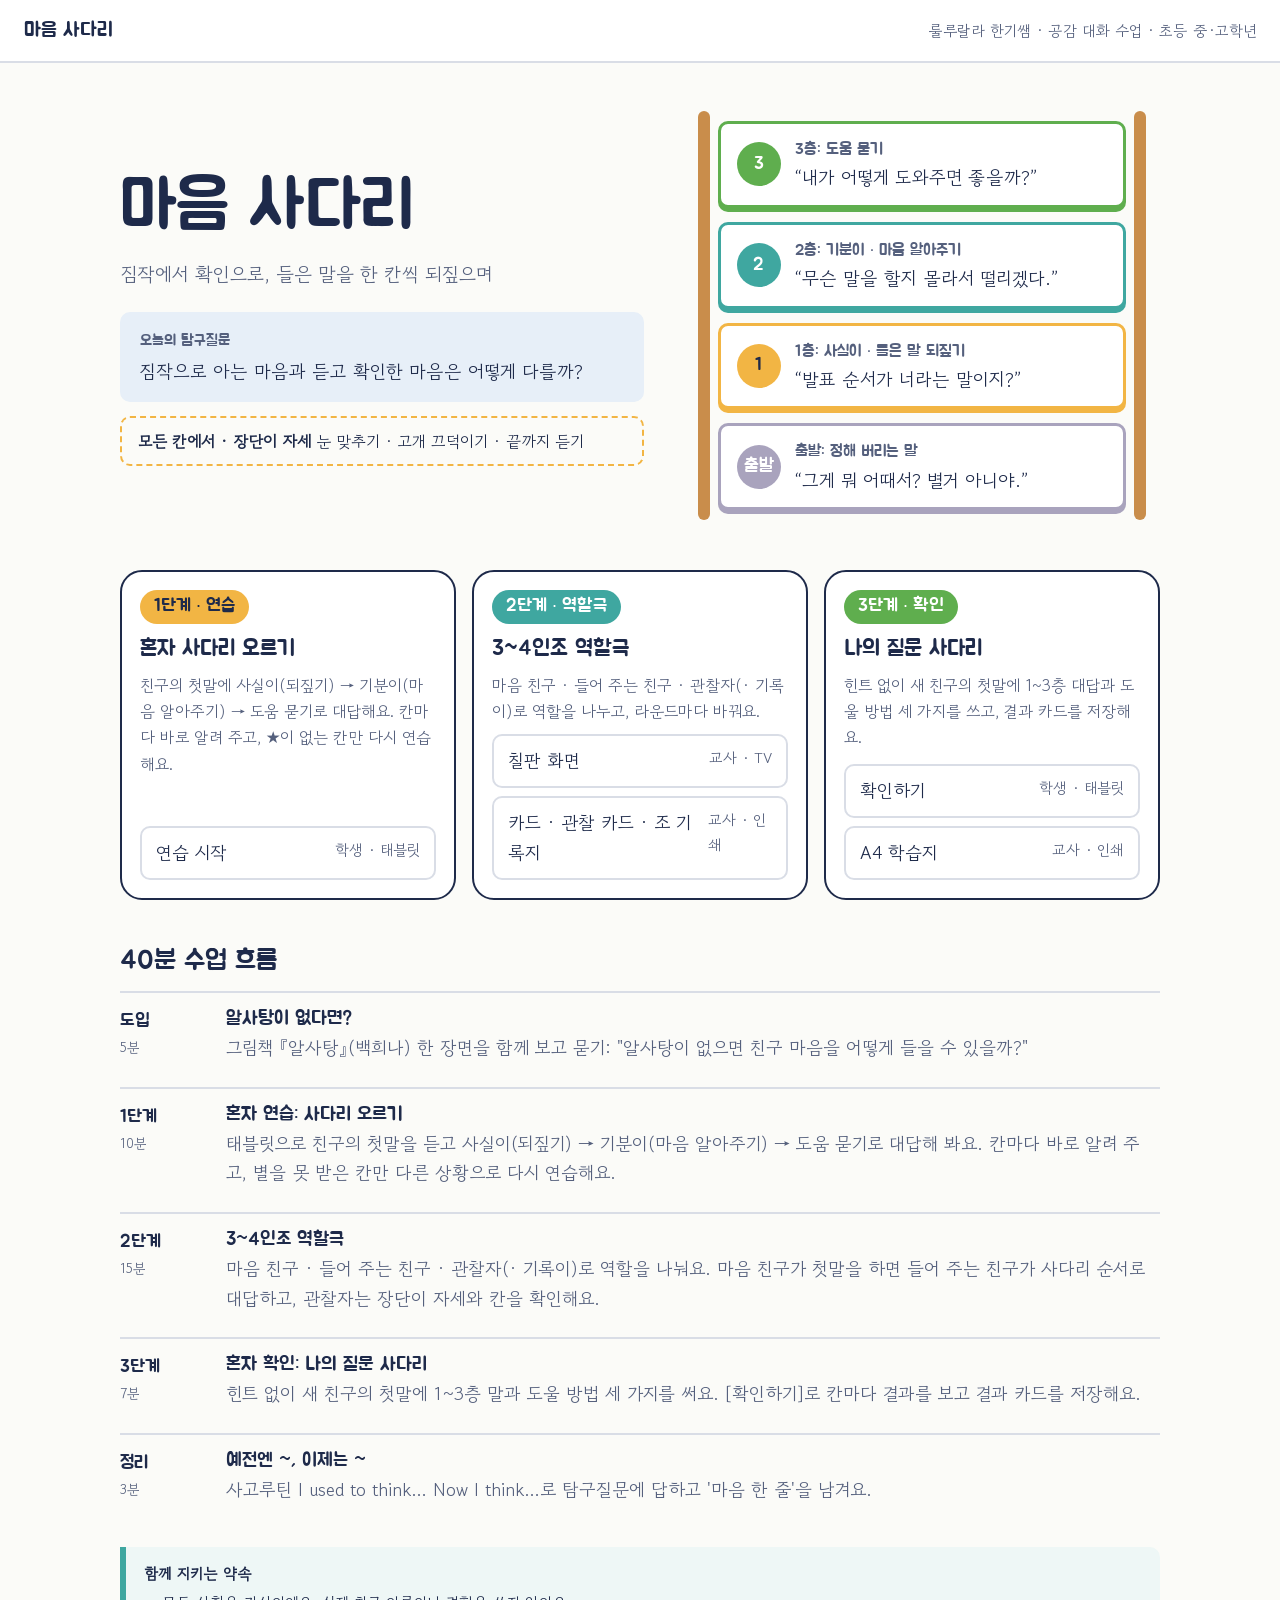
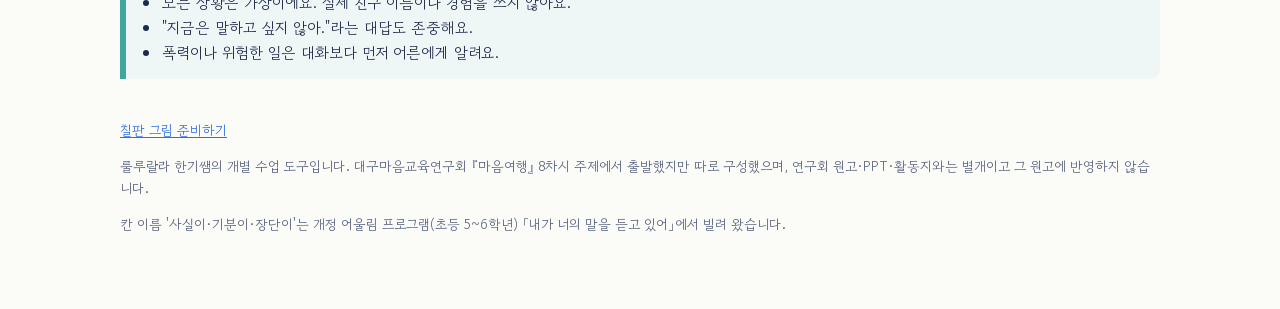
==== index.html @ 1c4d9299 "v3: home, A4 worksheet, README (refined inquiry and generalization)" ====
<!doctype html>
<html lang="ko">
<head>
  <meta charset="utf-8">
  <meta name="viewport" content="width=device-width, initial-scale=1">
  <title>마음 사다리</title>
  <meta name="description" content="짐작에서 확인으로: 룰루랄라 한기쌤의 공감 대화 수업 도구 (연습 · 역할극 · 확인)">
  <link rel="stylesheet" href="assets/style.css">
  <style>
    .hero { display: grid; grid-template-columns: 1.1fr 1fr; gap: 40px; align-items: center; padding: 20px 0 10px; }
    .hero h1 { font-size: clamp(2.6rem, 6vw, 4.2rem); margin-bottom: .15em; }
    .hero .sub { font-size: 1.2rem; color: var(--ink-soft); margin: 0 0 22px; }
    .inquiry { padding: 16px 20px; background: var(--sky); border-radius: var(--radius-sm); }
    .inquiry b { font-family: var(--font-head); font-weight: 400; display: block; color: var(--ink-soft); font-size: .95rem; }
    .inquiry p { margin: 2px 0 0; font-size: 1.15rem; }
    .ladder { position: relative; padding: 10px 34px; display: flex; flex-direction: column-reverse; gap: 14px; }
    .ladder::before, .ladder::after { content: ""; position: absolute; top: 0; bottom: 0; width: 12px; border-radius: 6px; background: var(--wood); }
    .ladder::before { left: 14px; } .ladder::after { right: 14px; }
    .rung { position: relative; z-index: 1; display: flex; align-items: center; gap: 14px; padding: 12px 16px; border-radius: var(--radius-sm); background: #fff; border: 3px solid var(--c); box-shadow: 0 4px 0 var(--c); }
    .rung .lv { flex: 0 0 auto; width: 44px; height: 44px; border-radius: 50%; background: var(--c); color: #fff; display: grid; place-items: center; font-family: var(--font-head); font-size: 1.1rem; }
    .rung.rung1 .lv { color: var(--ink); }
    .rung .t { font-family: var(--font-head); font-size: 1rem; color: var(--ink-soft); }
    .rung .ex { font-size: 1.15rem; }
    .basehint { margin: 14px 0 0; padding: 10px 16px; border-radius: var(--radius-sm); border: 2px dashed var(--rung1); font-size: 1rem; }

    /* 세 단계 */
    .steps { display: grid; grid-template-columns: repeat(3, 1fr); gap: 16px; margin: 40px 0 10px; }
    .stp { border: 2px solid var(--ink); border-radius: var(--radius-lg); background: #fff; padding: 18px; display: flex; flex-direction: column; gap: 10px; }
    .stp .tag { align-self: flex-start; font-family: var(--font-head); padding: 2px 14px; border-radius: 999px; background: var(--c); }
    .stp.s2 .tag, .stp.s3 .tag { color: #fff; }
    .stp h2 { font-size: 1.4rem; margin: 0; }
    .stp p { margin: 0; color: var(--ink-soft); font-size: 1rem; }
    .stp .links { display: flex; flex-direction: column; gap: 8px; margin-top: auto; }
    .stp a { display: flex; justify-content: space-between; gap: 8px; padding: 10px 14px; border-radius: var(--radius-sm); border: 2px solid var(--line); text-decoration: none; color: var(--ink); }
    .stp a:hover { background: var(--sky); border-color: var(--ink); }
    .stp a small { color: var(--ink-soft); }

    .flow { margin-top: 44px; }
    .flow ol { list-style: none; margin: 14px 0 0; padding: 0; display: grid; gap: 10px; }
    .flow li { display: grid; grid-template-columns: 90px 1fr; gap: 16px; padding: 14px 0; border-top: 2px solid var(--line); }
    .flow .part { font-family: var(--font-head); font-size: 1.1rem; }
    .flow .part small { display: block; font-family: var(--font-body); color: var(--ink-soft); font-size: .85rem; }
    .flow h3 { font-size: 1.2rem; margin-bottom: .1em; }
    .flow p { margin: 0; color: var(--ink-soft); }
    @media (max-width: 900px) { .hero, .steps { grid-template-columns: 1fr; } .flow li { grid-template-columns: 70px 1fr; } }
  </style>
</head>
<body>
  <header class="topbar">
    <a class="brand" href="./">마음 사다리</a>
    <span class="where">룰루랄라 한기쌤 · 공감 대화 수업 · 초등 중·고학년</span>
  </header>

  <main class="wrap">
    <section class="hero">
      <div>
        <h1>마음 사다리</h1>
        <p class="sub" id="subtitle"></p>
        <div class="inquiry"><b>오늘의 탐구질문</b><p id="inquiry"></p></div>
        <p class="basehint" id="basehint"></p>
      </div>
      <div class="ladder" id="ladder" aria-label="질문 사다리 네 칸"></div>
    </section>

    <nav class="steps" aria-label="수업 세 단계">
      <div class="stp s1" style="--c:var(--rung1)">
        <span class="tag">1단계 · 연습</span>
        <h2>혼자 사다리 오르기</h2>
        <p>친구의 첫말에 사실이(되짚기) → 기분이(마음 알아주기) → 도움 묻기로 대답해요. 칸마다 바로 알려 주고, ★이 없는 칸만 다시 연습해요.</p>
        <div class="links"><a href="practice.html">연습 시작 <small>학생 · 태블릿</small></a></div>
      </div>
      <div class="stp s2" style="--c:var(--rung2)">
        <span class="tag">2단계 · 역할극</span>
        <h2>3~4인조 역할극</h2>
        <p>마음 친구 · 들어 주는 친구 · 관찰자(· 기록이)로 역할을 나누고, 라운드마다 바꿔요.</p>
        <div class="links">
          <a href="game.html">칠판 화면 <small>교사 · TV</small></a>
          <a href="cards.html">카드 · 관찰 카드 · 조 기록지 <small>교사 · 인쇄</small></a>
        </div>
      </div>
      <div class="stp s3" style="--c:var(--rung3)">
        <span class="tag">3단계 · 확인</span>
        <h2>나의 질문 사다리</h2>
        <p>힌트 없이 새 친구의 첫말에 1~3층 대답과 도울 방법 세 가지를 쓰고, 결과 카드를 저장해요.</p>
        <div class="links">
          <a href="ladder.html">확인하기 <small>학생 · 태블릿</small></a>
          <a href="print.html">A4 학습지 <small>교사 · 인쇄</small></a>
        </div>
      </div>
    </nav>

    <section class="flow">
      <h2>40분 수업 흐름</h2>
      <ol id="flow"></ol>
    </section>

    <aside class="safety"><b>함께 지키는 약속</b><ul id="safety"></ul></aside>

    <p class="footer"><a href="setup.html">칠판 그림 준비하기</a></p>
    <p class="footer" style="margin-top:6px">룰루랄라 한기쌤의 개별 수업 도구입니다. 대구마음교육연구회 『마음여행』 8차시 주제에서 출발했지만 따로 구성했으며, 연구회 원고·PPT·활동지와는 별개이고 그 원고에 반영하지 않습니다.</p>
    <p class="footer" style="margin-top:6px" id="srcnote"></p>
  </main>

  <script src="assets/data.js"></script>
  <script>
    document.getElementById("subtitle").textContent = LESSON.subtitle;
    document.getElementById("inquiry").textContent = LESSON.inquiry;
    document.getElementById("basehint").innerHTML = `<b>모든 칸에서 · ${BASE.name}</b> ${BASE.hint}`;
    document.getElementById("srcnote").textContent = LESSON.source;
    document.getElementById("ladder").innerHTML = LADDER.map(r => `
      <div class="rung ${r.color}"><span class="lv">${r.step === 0 ? "출발" : r.step}</span>
        <div><div class="t">${r.name}</div><div class="ex">“${r.example}”</div></div></div>`).join("");
    document.getElementById("flow").innerHTML = FLOW.map(f => `
      <li><div class="part">${f.part}<small>${f.min}분</small></div><div><h3>${f.title}</h3><p>${f.desc}</p></div></li>`).join("");
    document.getElementById("safety").innerHTML = SAFETY.map(s => `<li>${s}</li>`).join("");
  </script>
</body>
</html>
---- assets/style.css ----
/* =========================================================
   마음 사다리 · 공용 스타일
   - 색: 사다리 칸마다 고유색(단정=흐린 보라회색 → 확인=햇살 노랑 → 묻기=청록 → 도움=새싹 초록)
   - 글꼴: Jua(제목, 둥근 손글씨 느낌) + Gowun Dodum(본문)
   ========================================================= */
@import url("https://fonts.googleapis.com/css2?family=Gowun+Dodum&family=Jua&display=swap");

:root {
  --paper: #fbfbf8;      /* 바탕: 종이 흰색 */
  --ink: #1e2a4a;        /* 글자: 짙은 남색 */
  --ink-soft: #55607d;   /* 보조 글자 */
  --line: #d9dde6;       /* 선 */
  --sky: #e7eff8;        /* 하늘색 면 */
  --rung0: #a9a3bd;      /* 단정 */
  --rung1: #f2b544;      /* 짐작을 질문으로 */
  --rung2: #3fa7a0;      /* 마음 직접 묻기 */
  --rung3: #5fae4e;      /* 도움 묻기 */
  --wood: #c98d4b;       /* 사다리 기둥 */
  --focus: #2f6fdf;
  --radius-lg: 22px;
  --radius-sm: 10px;
  --font-head: "Jua", "Noto Sans CJK KR", "Apple SD Gothic Neo", sans-serif;
  --font-body: "Gowun Dodum", "Noto Sans CJK KR", "Apple SD Gothic Neo", sans-serif;
}

* { box-sizing: border-box; }
html, body { margin: 0; }
body {
  background: var(--paper);
  color: var(--ink);
  font-family: var(--font-body);
  font-size: 18px;
  line-height: 1.65;
}
h1, h2, h3 { font-family: var(--font-head); font-weight: 400; line-height: 1.25; margin: 0 0 .4em; }
a { color: var(--focus); }
button { font: inherit; color: inherit; }
:focus-visible { outline: 3px solid var(--focus); outline-offset: 3px; }

/* 상단 띠: 어느 화면인지 + 처음으로 */
.topbar {
  display: flex; align-items: center; justify-content: space-between; gap: 12px;
  padding: 14px 24px; border-bottom: 2px solid var(--line); background: #fff;
}
.topbar .brand { font-family: var(--font-head); font-size: 1.25rem; text-decoration: none; color: var(--ink); }
.topbar .where { color: var(--ink-soft); font-size: .95rem; }

.wrap { max-width: 1080px; margin: 0 auto; padding: 28px 20px 60px; }

/* 버튼 */
.btn {
  display: inline-flex; align-items: center; justify-content: center; gap: 8px;
  min-height: 48px; padding: 10px 20px; border-radius: 999px;
  border: 2px solid var(--ink); background: #fff; cursor: pointer;
  font-family: var(--font-head); font-size: 1.05rem;
}
a.btn { text-decoration: none; color: var(--ink); }
.btn:hover { background: var(--sky); }
.btn.primary { background: var(--ink); color: #fff; }
.btn.primary:hover { background: #2c3b63; }
.btn[disabled] { opacity: .4; cursor: not-allowed; }

/* 사다리 칸 색 */
.rung0 { --c: var(--rung0); }
.rung1 { --c: var(--rung1); }
.rung2 { --c: var(--rung2); }
.rung3 { --c: var(--rung3); }

/* 안전 안내 */
.safety { margin-top: 28px; padding: 14px 18px; border-left: 6px solid var(--rung2); background: #eef7f6; border-radius: 0 var(--radius-sm) var(--radius-sm) 0; font-size: .95rem; }
.safety ul { margin: 4px 0 0; padding-left: 1.2em; }

.footer { margin-top: 40px; color: var(--ink-soft); font-size: .85rem; }

@media (prefers-reduced-motion: reduce) {
  * { animation: none !important; transition: none !important; }
}
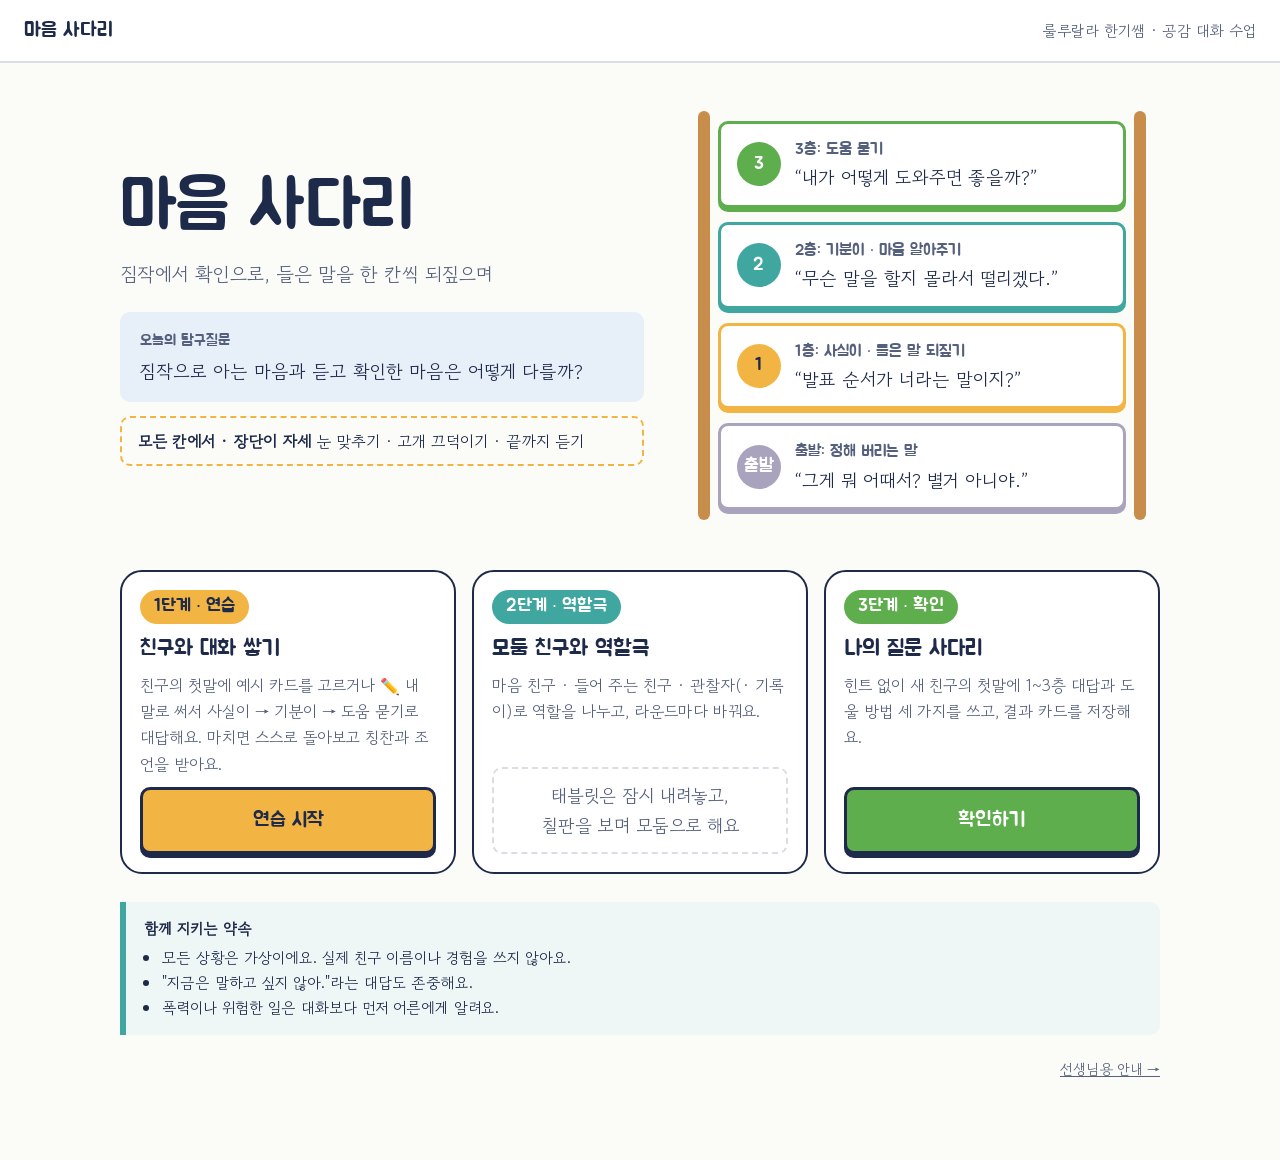
==== commit fd69c96e: "Split home: student start page and teacher guide (teacher.html)" ====
--- a/index.html
+++ b/index.html
@@ -31,24 +31,19 @@
     .stp h2 { font-size: 1.4rem; margin: 0; }
     .stp p { margin: 0; color: var(--ink-soft); font-size: 1rem; }
     .stp .links { display: flex; flex-direction: column; gap: 8px; margin-top: auto; }
-    .stp a { display: flex; justify-content: space-between; gap: 8px; padding: 10px 14px; border-radius: var(--radius-sm); border: 2px solid var(--line); text-decoration: none; color: var(--ink); }
-    .stp a:hover { background: var(--sky); border-color: var(--ink); }
-    .stp a small { color: var(--ink-soft); }
-
-    .flow { margin-top: 44px; }
-    .flow ol { list-style: none; margin: 14px 0 0; padding: 0; display: grid; gap: 10px; }
-    .flow li { display: grid; grid-template-columns: 90px 1fr; gap: 16px; padding: 14px 0; border-top: 2px solid var(--line); }
-    .flow .part { font-family: var(--font-head); font-size: 1.1rem; }
-    .flow .part small { display: block; font-family: var(--font-body); color: var(--ink-soft); font-size: .85rem; }
-    .flow h3 { font-size: 1.2rem; margin-bottom: .1em; }
-    .flow p { margin: 0; color: var(--ink-soft); }
-    @media (max-width: 900px) { .hero, .steps { grid-template-columns: 1fr; } .flow li { grid-template-columns: 70px 1fr; } }
+    .stp a.go { display: block; text-align: center; padding: 14px 16px; border-radius: var(--radius-sm); border: 3px solid var(--ink); background: var(--c); text-decoration: none; color: var(--ink); font-family: var(--font-head); font-size: 1.25rem; box-shadow: 0 4px 0 var(--ink); }
+    .stp.s3 a.go { color: #fff; }
+    .stp a.go:active { transform: translateY(3px); box-shadow: 0 1px 0 var(--ink); }
+    .stp .offline { text-align: center; padding: 12px 14px; border-radius: var(--radius-sm); border: 2px dashed var(--line); color: var(--ink-soft); }
+    .teacher-link { text-align: right; margin-top: 18px; }
+    .teacher-link a { color: var(--ink-soft); font-size: .9rem; }
+    @media (max-width: 900px) { .hero, .steps { grid-template-columns: 1fr; } }
   </style>
 </head>
 <body>
   <header class="topbar">
     <a class="brand" href="./">마음 사다리</a>
-    <span class="where">룰루랄라 한기쌤 · 공감 대화 수업 · 초등 중·고학년</span>
+    <span class="where">룰루랄라 한기쌤 · 공감 대화 수업</span>
   </header>
 
   <main class="wrap">
@@ -62,43 +57,30 @@
       <div class="ladder" id="ladder" aria-label="질문 사다리 네 칸"></div>
     </section>
 
-    <nav class="steps" aria-label="수업 세 단계">
+    <nav class="steps" aria-label="오늘 할 일 세 단계">
       <div class="stp s1" style="--c:var(--rung1)">
         <span class="tag">1단계 · 연습</span>
-        <h2>혼자 사다리 오르기</h2>
-        <p>친구의 첫말에 사실이(되짚기) → 기분이(마음 알아주기) → 도움 묻기로 대답해요. 칸마다 바로 알려 주고, ★이 없는 칸만 다시 연습해요.</p>
-        <div class="links"><a href="practice.html">연습 시작 <small>학생 · 태블릿</small></a></div>
+        <h2>친구와 대화 쌓기</h2>
+        <p>친구의 첫말에 예시 카드를 고르거나 ✏️ 내 말로 써서 사실이 → 기분이 → 도움 묻기로 대답해요. 마치면 스스로 돌아보고 칭찬과 조언을 받아요.</p>
+        <div class="links"><a class="go" href="practice.html">연습 시작</a></div>
       </div>
       <div class="stp s2" style="--c:var(--rung2)">
         <span class="tag">2단계 · 역할극</span>
-        <h2>3~4인조 역할극</h2>
+        <h2>모둠 친구와 역할극</h2>
         <p>마음 친구 · 들어 주는 친구 · 관찰자(· 기록이)로 역할을 나누고, 라운드마다 바꿔요.</p>
-        <div class="links">
-          <a href="game.html">칠판 화면 <small>교사 · TV</small></a>
-          <a href="cards.html">카드 · 관찰 카드 · 조 기록지 <small>교사 · 인쇄</small></a>
-        </div>
+        <div class="links"><div class="offline">태블릿은 잠시 내려놓고,<br>칠판을 보며 모둠으로 해요</div></div>
       </div>
       <div class="stp s3" style="--c:var(--rung3)">
         <span class="tag">3단계 · 확인</span>
         <h2>나의 질문 사다리</h2>
         <p>힌트 없이 새 친구의 첫말에 1~3층 대답과 도울 방법 세 가지를 쓰고, 결과 카드를 저장해요.</p>
-        <div class="links">
-          <a href="ladder.html">확인하기 <small>학생 · 태블릿</small></a>
-          <a href="print.html">A4 학습지 <small>교사 · 인쇄</small></a>
-        </div>
+        <div class="links"><a class="go" href="ladder.html">확인하기</a></div>
       </div>
     </nav>
 
-    <section class="flow">
-      <h2>40분 수업 흐름</h2>
-      <ol id="flow"></ol>
-    </section>
-
     <aside class="safety"><b>함께 지키는 약속</b><ul id="safety"></ul></aside>
 
-    <p class="footer"><a href="setup.html">칠판 그림 준비하기</a></p>
-    <p class="footer" style="margin-top:6px">룰루랄라 한기쌤의 개별 수업 도구입니다. 대구마음교육연구회 『마음여행』 8차시 주제에서 출발했지만 따로 구성했으며, 연구회 원고·PPT·활동지와는 별개이고 그 원고에 반영하지 않습니다.</p>
-    <p class="footer" style="margin-top:6px" id="srcnote"></p>
+    <p class="teacher-link"><a href="teacher.html">선생님용 안내 →</a></p>
   </main>
 
   <script src="assets/data.js"></script>
@@ -106,12 +88,9 @@
     document.getElementById("subtitle").textContent = LESSON.subtitle;
     document.getElementById("inquiry").textContent = LESSON.inquiry;
     document.getElementById("basehint").innerHTML = `<b>모든 칸에서 · ${BASE.name}</b> ${BASE.hint}`;
-    document.getElementById("srcnote").textContent = LESSON.source;
     document.getElementById("ladder").innerHTML = LADDER.map(r => `
       <div class="rung ${r.color}"><span class="lv">${r.step === 0 ? "출발" : r.step}</span>
         <div><div class="t">${r.name}</div><div class="ex">“${r.example}”</div></div></div>`).join("");
-    document.getElementById("flow").innerHTML = FLOW.map(f => `
-      <li><div class="part">${f.part}<small>${f.min}분</small></div><div><h3>${f.title}</h3><p>${f.desc}</p></div></li>`).join("");
     document.getElementById("safety").innerHTML = SAFETY.map(s => `<li>${s}</li>`).join("");
   </script>
 </body>
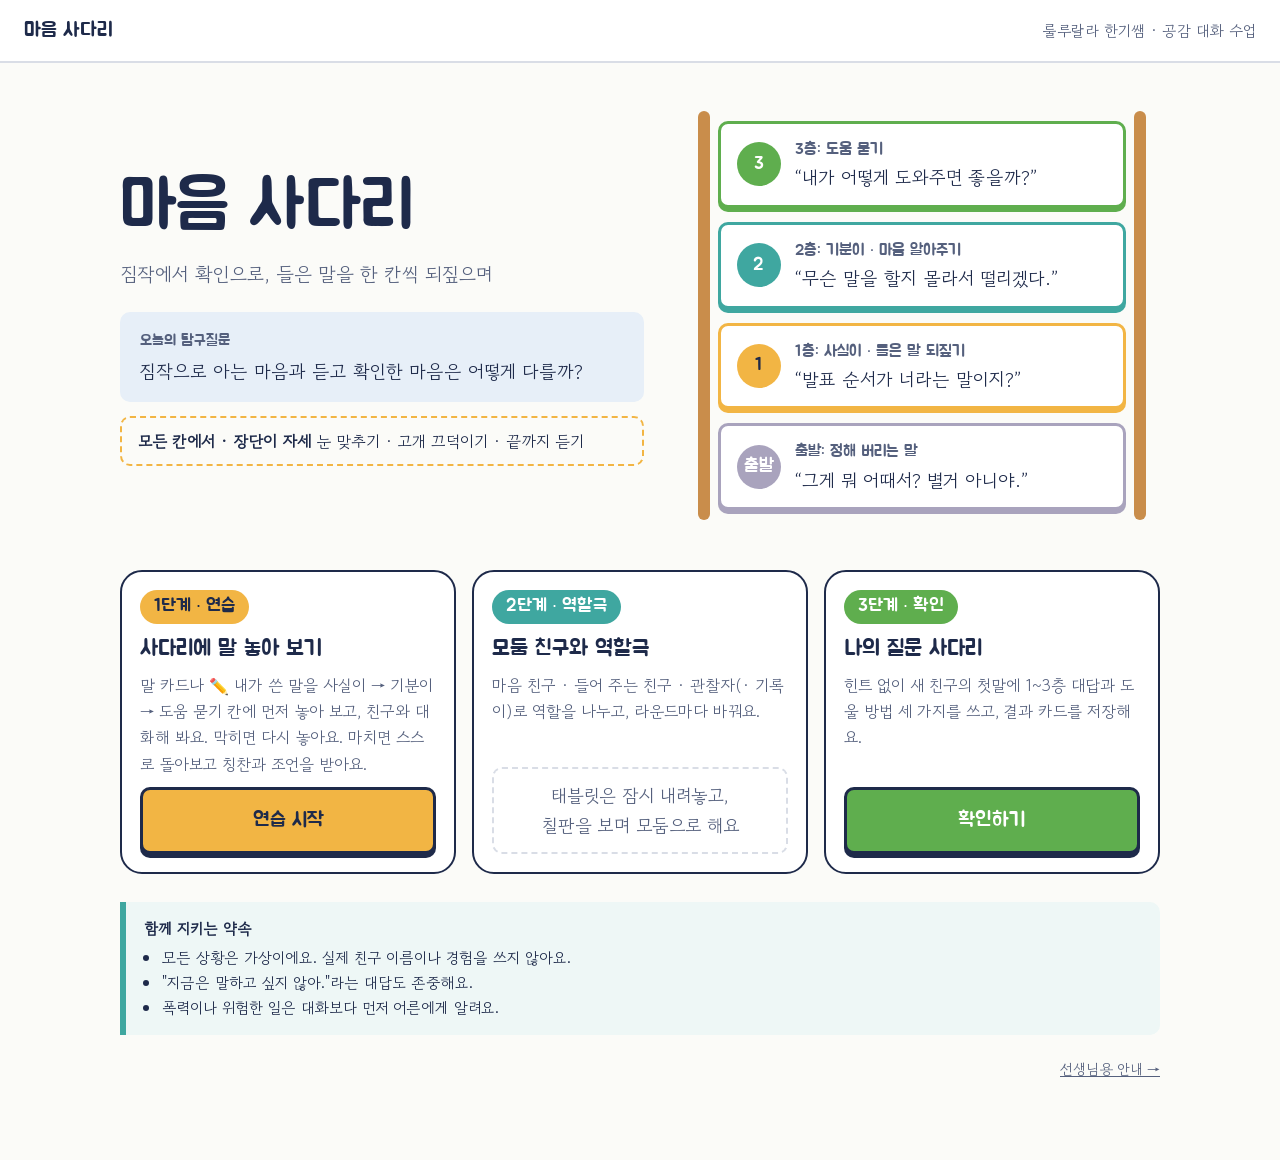
==== commit 8f56b821: "Practice v5: place cards on the ladder first, talk it through, undo one slot or start over" ====
--- a/index.html
+++ b/index.html
@@ -60,8 +60,8 @@
     <nav class="steps" aria-label="오늘 할 일 세 단계">
       <div class="stp s1" style="--c:var(--rung1)">
         <span class="tag">1단계 · 연습</span>
-        <h2>친구와 대화 쌓기</h2>
-        <p>친구의 첫말에 예시 카드를 고르거나 ✏️ 내 말로 써서 사실이 → 기분이 → 도움 묻기로 대답해요. 마치면 스스로 돌아보고 칭찬과 조언을 받아요.</p>
+        <h2>사다리에 말 놓아 보기</h2>
+        <p>말 카드나 ✏️ 내가 쓴 말을 사실이 → 기분이 → 도움 묻기 칸에 먼저 놓아 보고, 친구와 대화해 봐요. 막히면 다시 놓아요. 마치면 스스로 돌아보고 칭찬과 조언을 받아요.</p>
         <div class="links"><a class="go" href="practice.html">연습 시작</a></div>
       </div>
       <div class="stp s2" style="--c:var(--rung2)">
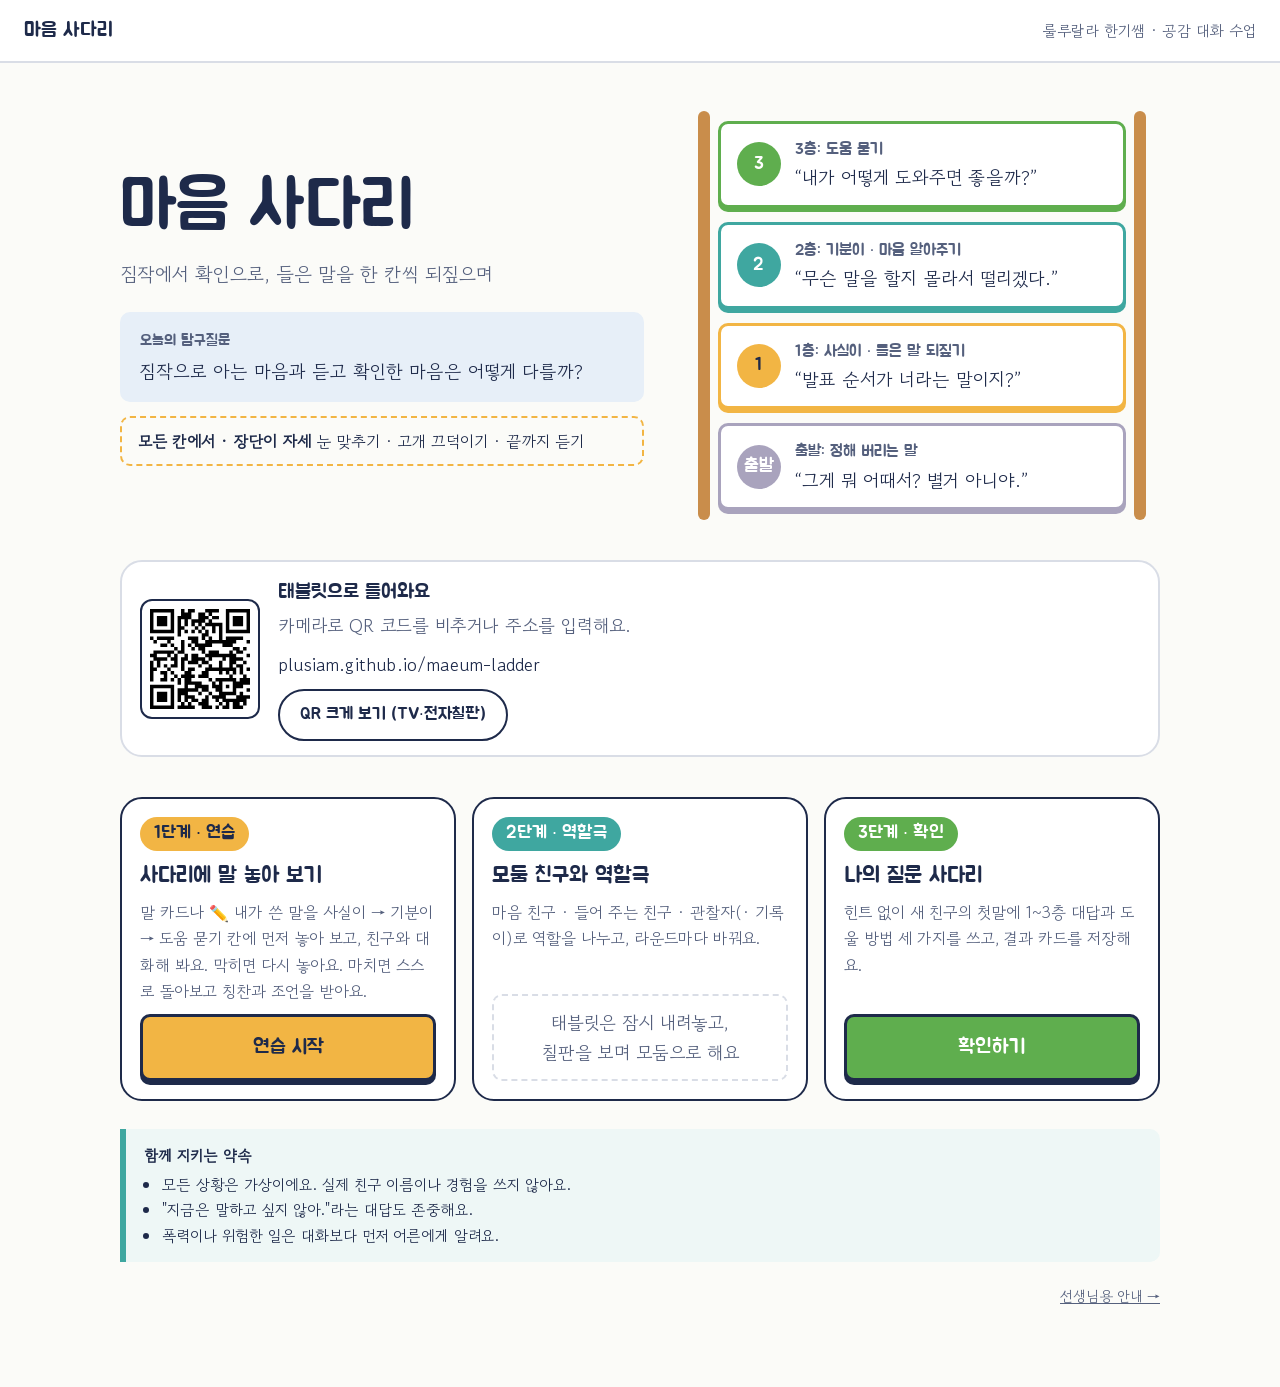
==== commit 0300e84f: "Show the QR on the student start page and teacher guide, with a big view for the board" ====
--- a/index.html
+++ b/index.html
@@ -35,6 +35,18 @@
     .stp.s3 a.go { color: #fff; }
     .stp a.go:active { transform: translateY(3px); box-shadow: 0 1px 0 var(--ink); }
     .stp .offline { text-align: center; padding: 12px 14px; border-radius: var(--radius-sm); border: 2px dashed var(--line); color: var(--ink-soft); }
+    .hidden { display: none !important; }
+    .row { display: flex; gap: 10px; flex-wrap: wrap; align-items: center; }
+    /* QR로 들어오기 */
+    .join { display: flex; align-items: center; gap: 18px; margin: 30px 0 0; padding: 14px 18px; background: #fff; border: 2px solid var(--line); border-radius: var(--radius-lg); }
+    .join .qr { flex: 0 0 auto; width: 120px; padding: 8px; background: #fff; border: 2px solid var(--ink); border-radius: 12px; cursor: zoom-in; }
+    .join .qr img { display: block; width: 100%; height: auto; }
+    .join b { font-family: var(--font-head); font-weight: 400; font-size: 1.25rem; display: block; }
+    .join p { margin: 2px 0 8px; color: var(--ink-soft); }
+    .join .url { font-size: 1.15rem; letter-spacing: .01em; color: var(--ink); }
+    .qrbig { position: fixed; inset: 0; z-index: 60; background: rgba(255,255,255,.97); display: grid; place-items: center; text-align: center; cursor: zoom-out; }
+    .qrbig img { width: min(70vh, 80vw); height: auto; padding: 24px; background: #fff; border: 4px solid var(--ink); border-radius: 20px; }
+    .qrbig p { font-family: var(--font-head); font-size: clamp(1.4rem, 3.5vw, 2.4rem); margin: 18px 0 0; }
     .teacher-link { text-align: right; margin-top: 18px; }
     .teacher-link a { color: var(--ink-soft); font-size: .9rem; }
     @media (max-width: 900px) { .hero, .steps { grid-template-columns: 1fr; } }
@@ -56,6 +68,19 @@
       </div>
       <div class="ladder" id="ladder" aria-label="질문 사다리 네 칸"></div>
     </section>
+
+    <section class="join" aria-label="태블릿으로 들어오기">
+      <button class="qr" id="qrBtn" aria-label="QR 코드 크게 보기"><img src="assets/qr-home.svg" alt="마음 사다리 학생 화면 QR 코드"></button>
+      <div>
+        <b>태블릿으로 들어와요</b>
+        <p>카메라로 QR 코드를 비추거나 주소를 입력해요.</p>
+        <span class="url">plusiam.github.io/maeum-ladder</span>
+        <div class="row" style="margin-top:10px"><button class="btn" id="qrBig">QR 크게 보기 (TV·전자칠판)</button></div>
+      </div>
+    </section>
+    <div class="qrbig hidden" id="qrLayer" role="dialog" aria-label="QR 코드 크게 보기">
+      <div><img src="assets/qr-home.svg" alt="마음 사다리 학생 화면 QR 코드"><p>plusiam.github.io/maeum-ladder</p><p style="font-size:1rem;color:var(--ink-soft);font-family:var(--font-body)">화면을 누르면 닫혀요</p></div>
+    </div>
 
     <nav class="steps" aria-label="오늘 할 일 세 단계">
       <div class="stp s1" style="--c:var(--rung1)">
@@ -92,6 +117,12 @@
       <div class="rung ${r.color}"><span class="lv">${r.step === 0 ? "출발" : r.step}</span>
         <div><div class="t">${r.name}</div><div class="ex">“${r.example}”</div></div></div>`).join("");
     document.getElementById("safety").innerHTML = SAFETY.map(s => `<li>${s}</li>`).join("");
+    const qrLayer = document.getElementById("qrLayer");
+    const openQr = () => qrLayer.classList.remove("hidden");
+    document.getElementById("qrBtn").onclick = openQr;
+    document.getElementById("qrBig").onclick = openQr;
+    qrLayer.onclick = () => qrLayer.classList.add("hidden");
+    document.addEventListener("keydown", (e) => { if (e.key === "Escape") qrLayer.classList.add("hidden"); });
   </script>
 </body>
 </html>
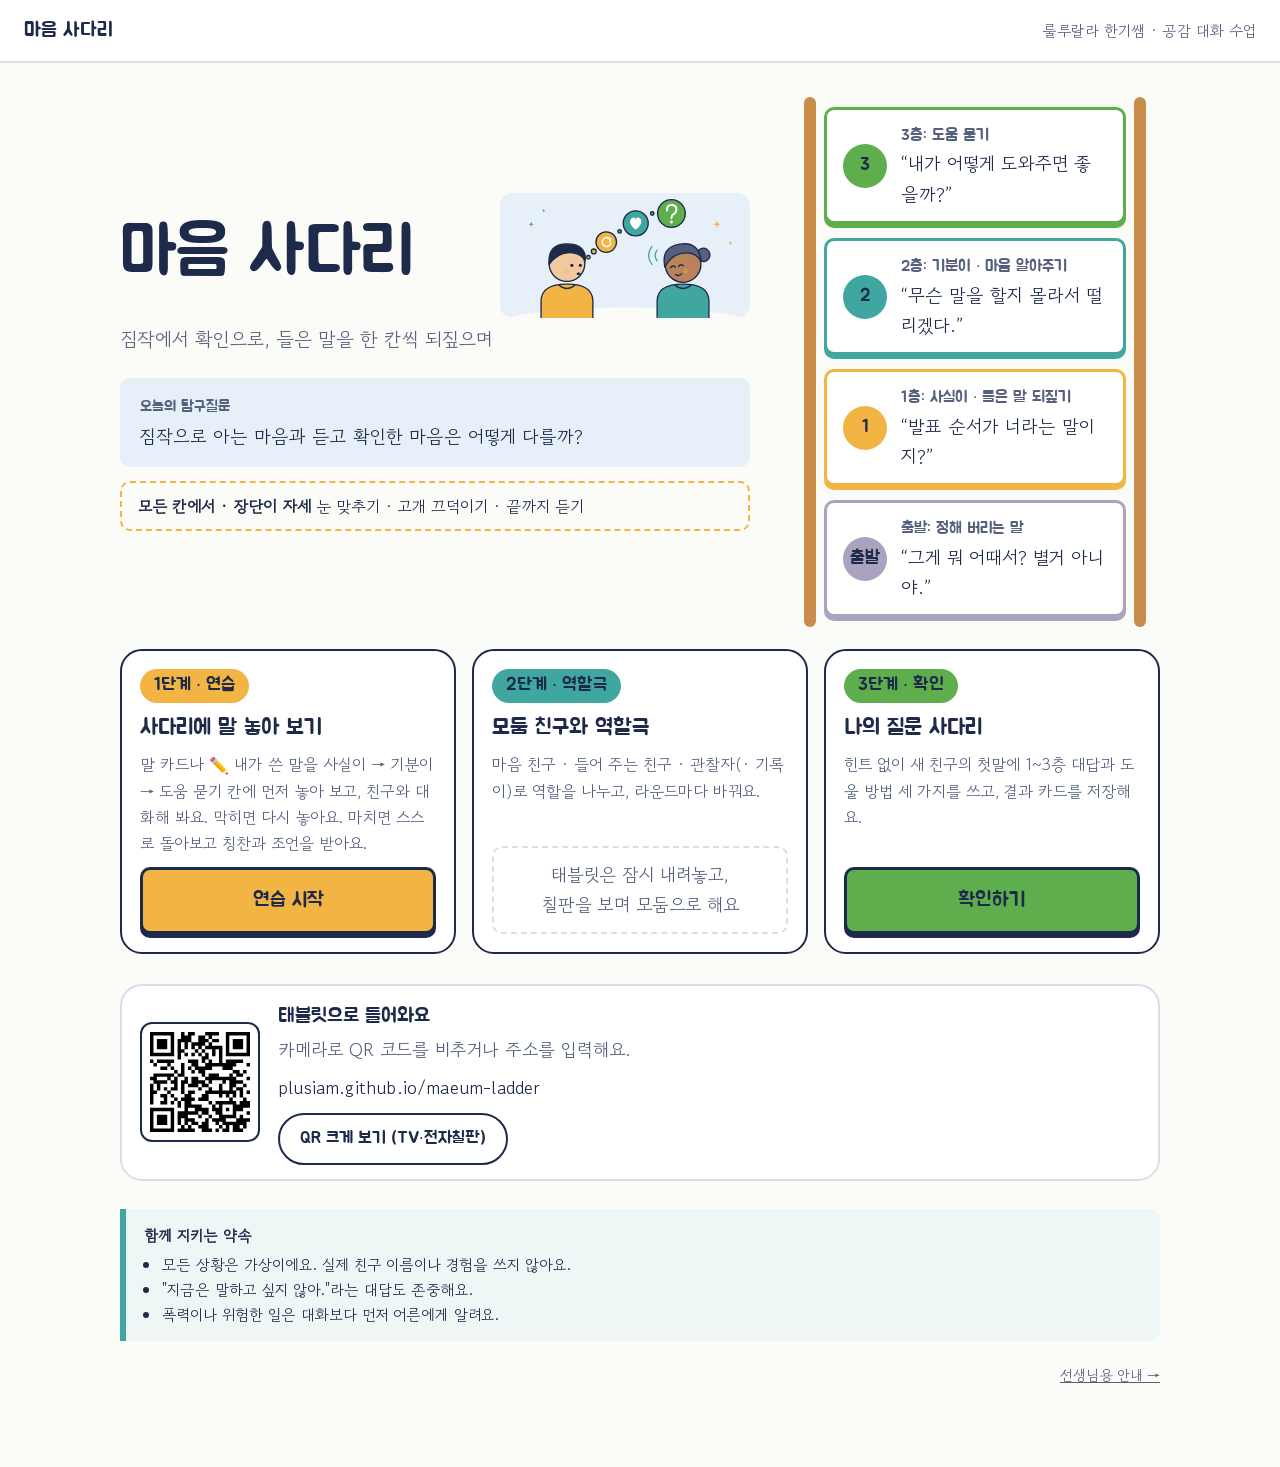
==== commit 71202985: "Home design: illustration by the title, start button above the fold, AA contrast on teal and green" ====
--- a/index.html
+++ b/index.html
@@ -7,7 +7,11 @@
   <meta name="description" content="짐작에서 확인으로: 룰루랄라 한기쌤의 공감 대화 수업 도구 (연습 · 역할극 · 확인)">
   <link rel="stylesheet" href="assets/style.css">
   <style>
-    .hero { display: grid; grid-template-columns: 1.1fr 1fr; gap: 40px; align-items: center; padding: 20px 0 10px; }
+    .hero { display: grid; grid-template-columns: 1.1fr 1fr; gap: 40px; align-items: center; padding: 6px 0 0; }
+    .titlerow { display: flex; align-items: center; justify-content: space-between; gap: 14px; }
+    .titlerow h1 { flex: 0 0 auto; }
+    .hero-illus { display: block; flex: 0 1 250px; min-width: 0; height: auto; margin: 0 0 6px; }
+    @media (max-width: 520px) { .titlerow { flex-wrap: wrap; } .hero-illus { flex-basis: 100%; max-width: 260px; margin-bottom: 12px; } .join { flex-wrap: wrap; } .join > div { min-width: 0; } .join .url { word-break: break-all; } }
     .hero h1 { font-size: clamp(2.6rem, 6vw, 4.2rem); margin-bottom: .15em; }
     .hero .sub { font-size: 1.2rem; color: var(--ink-soft); margin: 0 0 22px; }
     .inquiry { padding: 16px 20px; background: var(--sky); border-radius: var(--radius-sm); }
@@ -18,21 +22,21 @@
     .ladder::before { left: 14px; } .ladder::after { right: 14px; }
     .rung { position: relative; z-index: 1; display: flex; align-items: center; gap: 14px; padding: 12px 16px; border-radius: var(--radius-sm); background: #fff; border: 3px solid var(--c); box-shadow: 0 4px 0 var(--c); }
     .rung .lv { flex: 0 0 auto; width: 44px; height: 44px; border-radius: 50%; background: var(--c); color: #fff; display: grid; place-items: center; font-family: var(--font-head); font-size: 1.1rem; }
-    .rung.rung1 .lv { color: var(--ink); }
+    .rung .lv { color: var(--ink) !important; }   /* 글자 대비(AA): 청록·초록 위에는 흰 글자 대신 남색 */
     .rung .t { font-family: var(--font-head); font-size: 1rem; color: var(--ink-soft); }
     .rung .ex { font-size: 1.15rem; }
     .basehint { margin: 14px 0 0; padding: 10px 16px; border-radius: var(--radius-sm); border: 2px dashed var(--rung1); font-size: 1rem; }
 
     /* 세 단계 */
-    .steps { display: grid; grid-template-columns: repeat(3, 1fr); gap: 16px; margin: 40px 0 10px; }
+    .steps { display: grid; grid-template-columns: repeat(3, 1fr); gap: 16px; margin: 22px 0 10px; }
     .stp { border: 2px solid var(--ink); border-radius: var(--radius-lg); background: #fff; padding: 18px; display: flex; flex-direction: column; gap: 10px; }
     .stp .tag { align-self: flex-start; font-family: var(--font-head); padding: 2px 14px; border-radius: 999px; background: var(--c); }
-    .stp.s2 .tag, .stp.s3 .tag { color: #fff; }
+    .stp.s2 .tag, .stp.s3 .tag { color: var(--ink); }
     .stp h2 { font-size: 1.4rem; margin: 0; }
     .stp p { margin: 0; color: var(--ink-soft); font-size: 1rem; }
     .stp .links { display: flex; flex-direction: column; gap: 8px; margin-top: auto; }
     .stp a.go { display: block; text-align: center; padding: 14px 16px; border-radius: var(--radius-sm); border: 3px solid var(--ink); background: var(--c); text-decoration: none; color: var(--ink); font-family: var(--font-head); font-size: 1.25rem; box-shadow: 0 4px 0 var(--ink); }
-    .stp.s3 a.go { color: #fff; }
+    .stp.s3 a.go { color: var(--ink); }
     .stp a.go:active { transform: translateY(3px); box-shadow: 0 1px 0 var(--ink); }
     .stp .offline { text-align: center; padding: 12px 14px; border-radius: var(--radius-sm); border: 2px dashed var(--line); color: var(--ink-soft); }
     .hidden { display: none !important; }
@@ -49,7 +53,19 @@
     .qrbig p { font-family: var(--font-head); font-size: clamp(1.4rem, 3.5vw, 2.4rem); margin: 18px 0 0; }
     .teacher-link { text-align: right; margin-top: 18px; }
     .teacher-link a { color: var(--ink-soft); font-size: .9rem; }
-    @media (max-width: 900px) { .hero, .steps { grid-template-columns: 1fr; } }
+    @media (max-width: 900px) {
+      .hero, .steps { grid-template-columns: 1fr; }
+      /* 세로 화면: 제목 → [연습 시작]이 있는 단계 카드 → 사다리 → QR 순서로, 시작 단추를 먼저 보여 줘요 */
+      main.wrap { display: flex; flex-direction: column; }
+      .hero { display: contents; }
+      .hero > div:first-child { order: 1; }
+      .steps { order: 2; margin-top: 22px; }
+      .hero .ladder { order: 3; margin-top: 26px; }
+      .join { order: 4; }
+      .safety { order: 5; }
+      .teacher-link { order: 6; }
+      .hero-illus { flex-basis: 260px; }
+    }
   </style>
 </head>
 <body>
@@ -61,7 +77,10 @@
   <main class="wrap">
     <section class="hero">
       <div>
-        <h1>마음 사다리</h1>
+        <div class="titlerow">
+          <h1>마음 사다리</h1>
+          <img class="hero-illus" src="assets/hero-listen.svg" width="560" height="280" alt="" aria-hidden="true">
+        </div>
         <p class="sub" id="subtitle"></p>
         <div class="inquiry"><b>오늘의 탐구질문</b><p id="inquiry"></p></div>
         <p class="basehint" id="basehint"></p>
@@ -69,15 +88,6 @@
       <div class="ladder" id="ladder" aria-label="질문 사다리 네 칸"></div>
     </section>
 
-    <section class="join" aria-label="태블릿으로 들어오기">
-      <button class="qr" id="qrBtn" aria-label="QR 코드 크게 보기"><img src="assets/qr-home.svg" alt="마음 사다리 학생 화면 QR 코드"></button>
-      <div>
-        <b>태블릿으로 들어와요</b>
-        <p>카메라로 QR 코드를 비추거나 주소를 입력해요.</p>
-        <span class="url">plusiam.github.io/maeum-ladder</span>
-        <div class="row" style="margin-top:10px"><button class="btn" id="qrBig">QR 크게 보기 (TV·전자칠판)</button></div>
-      </div>
-    </section>
     <div class="qrbig hidden" id="qrLayer" role="dialog" aria-label="QR 코드 크게 보기">
       <div><img src="assets/qr-home.svg" alt="마음 사다리 학생 화면 QR 코드"><p>plusiam.github.io/maeum-ladder</p><p style="font-size:1rem;color:var(--ink-soft);font-family:var(--font-body)">화면을 누르면 닫혀요</p></div>
     </div>
@@ -103,6 +113,16 @@
       </div>
     </nav>
 
+    <section class="join" aria-label="태블릿으로 들어오기">
+      <button class="qr" id="qrBtn" aria-label="QR 코드 크게 보기"><img src="assets/qr-home.svg" alt="마음 사다리 학생 화면 QR 코드"></button>
+      <div>
+        <b>태블릿으로 들어와요</b>
+        <p>카메라로 QR 코드를 비추거나 주소를 입력해요.</p>
+        <span class="url">plusiam.github.io/maeum-ladder</span>
+        <div class="row" style="margin-top:10px"><button class="btn" id="qrBig">QR 크게 보기 (TV·전자칠판)</button></div>
+      </div>
+    </section>
+
     <aside class="safety"><b>함께 지키는 약속</b><ul id="safety"></ul></aside>
 
     <p class="teacher-link"><a href="teacher.html">선생님용 안내 →</a></p>
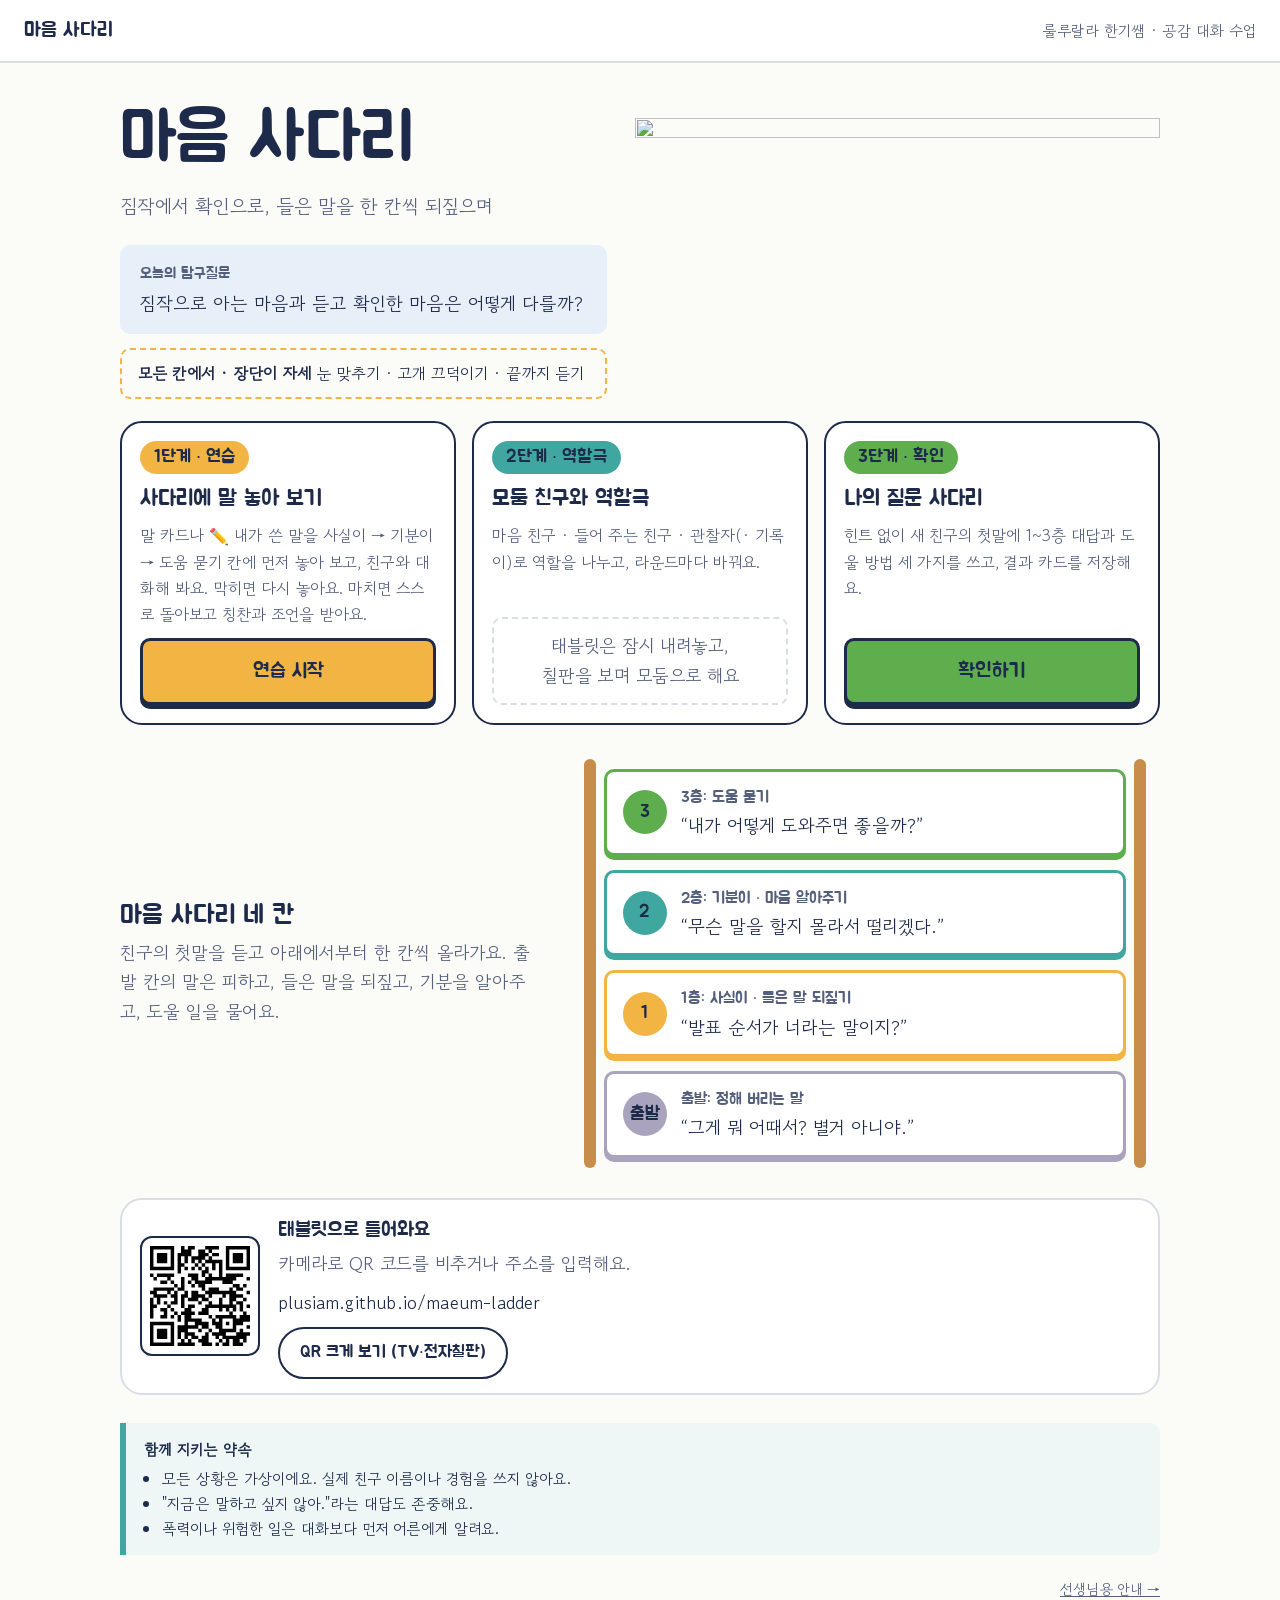
==== commit 56ff97e1: "Home: big illustration beside the title, ladder section below the steps" ====
--- a/index.html
+++ b/index.html
@@ -7,9 +7,11 @@
   <meta name="description" content="짐작에서 확인으로: 룰루랄라 한기쌤의 공감 대화 수업 도구 (연습 · 역할극 · 확인)">
   <link rel="stylesheet" href="assets/style.css">
   <style>
-    .hero { display: grid; grid-template-columns: 1.1fr 1fr; gap: 40px; align-items: center; padding: 6px 0 0; }
-    .titlerow { display: flex; align-items: center; justify-content: space-between; gap: 14px; }
-    .titlerow h1 { flex: 0 0 auto; }
+    .hero { display: grid; grid-template-columns: 1fr 1.08fr; gap: 28px; align-items: center; padding: 6px 0 0; }
+    .hero-art { display: block; width: 100%; height: auto; }
+    .ladder-sec { margin-top: 34px; display: grid; grid-template-columns: 1fr 1.4fr; gap: 28px; align-items: center; }
+    .ladder-sec h2 { font-size: 1.6rem; margin: 0 0 6px; }
+    .ladder-sec p { margin: 0; color: var(--ink-soft); }
     .hero-illus { display: block; flex: 0 1 250px; min-width: 0; height: auto; margin: 0 0 6px; }
     @media (max-width: 520px) { .titlerow { flex-wrap: wrap; } .hero-illus { flex-basis: 100%; max-width: 260px; margin-bottom: 12px; } .join { flex-wrap: wrap; } .join > div { min-width: 0; } .join .url { word-break: break-all; } }
     .hero h1 { font-size: clamp(2.6rem, 6vw, 4.2rem); margin-bottom: .15em; }
@@ -54,17 +56,9 @@
     .teacher-link { text-align: right; margin-top: 18px; }
     .teacher-link a { color: var(--ink-soft); font-size: .9rem; }
     @media (max-width: 900px) {
-      .hero, .steps { grid-template-columns: 1fr; }
-      /* 세로 화면: 제목 → [연습 시작]이 있는 단계 카드 → 사다리 → QR 순서로, 시작 단추를 먼저 보여 줘요 */
-      main.wrap { display: flex; flex-direction: column; }
-      .hero { display: contents; }
-      .hero > div:first-child { order: 1; }
-      .steps { order: 2; margin-top: 22px; }
-      .hero .ladder { order: 3; margin-top: 26px; }
-      .join { order: 4; }
-      .safety { order: 5; }
-      .teacher-link { order: 6; }
-      .hero-illus { flex-basis: 260px; }
+      .hero, .steps, .ladder-sec { grid-template-columns: 1fr; }
+      .hero { gap: 10px; }
+      .hero-art { max-width: 520px; margin: 0 auto; }
     }
   </style>
 </head>
@@ -77,15 +71,12 @@
   <main class="wrap">
     <section class="hero">
       <div>
-        <div class="titlerow">
-          <h1>마음 사다리</h1>
-          <img class="hero-illus" src="assets/hero-listen.svg" width="560" height="280" alt="" aria-hidden="true">
-        </div>
+        <h1>마음 사다리</h1>
         <p class="sub" id="subtitle"></p>
         <div class="inquiry"><b>오늘의 탐구질문</b><p id="inquiry"></p></div>
         <p class="basehint" id="basehint"></p>
       </div>
-      <div class="ladder" id="ladder" aria-label="질문 사다리 네 칸"></div>
+      <img class="hero-art" src="assets/hero-talk.webp" width="1200" height="600" alt="" aria-hidden="true">
     </section>
 
     <div class="qrbig hidden" id="qrLayer" role="dialog" aria-label="QR 코드 크게 보기">
@@ -112,6 +103,14 @@
         <div class="links"><a class="go" href="ladder.html">확인하기</a></div>
       </div>
     </nav>
+
+    <section class="ladder-sec" aria-label="마음 사다리 네 칸">
+      <div>
+        <h2>마음 사다리 네 칸</h2>
+        <p>친구의 첫말을 듣고 아래에서부터 한 칸씩 올라가요. 출발 칸의 말은 피하고, 들은 말을 되짚고, 기분을 알아주고, 도울 일을 물어요.</p>
+      </div>
+      <div class="ladder" id="ladder" aria-label="질문 사다리 네 칸"></div>
+    </section>
 
     <section class="join" aria-label="태블릿으로 들어오기">
       <button class="qr" id="qrBtn" aria-label="QR 코드 크게 보기"><img src="assets/qr-home.svg" alt="마음 사다리 학생 화면 QR 코드"></button>
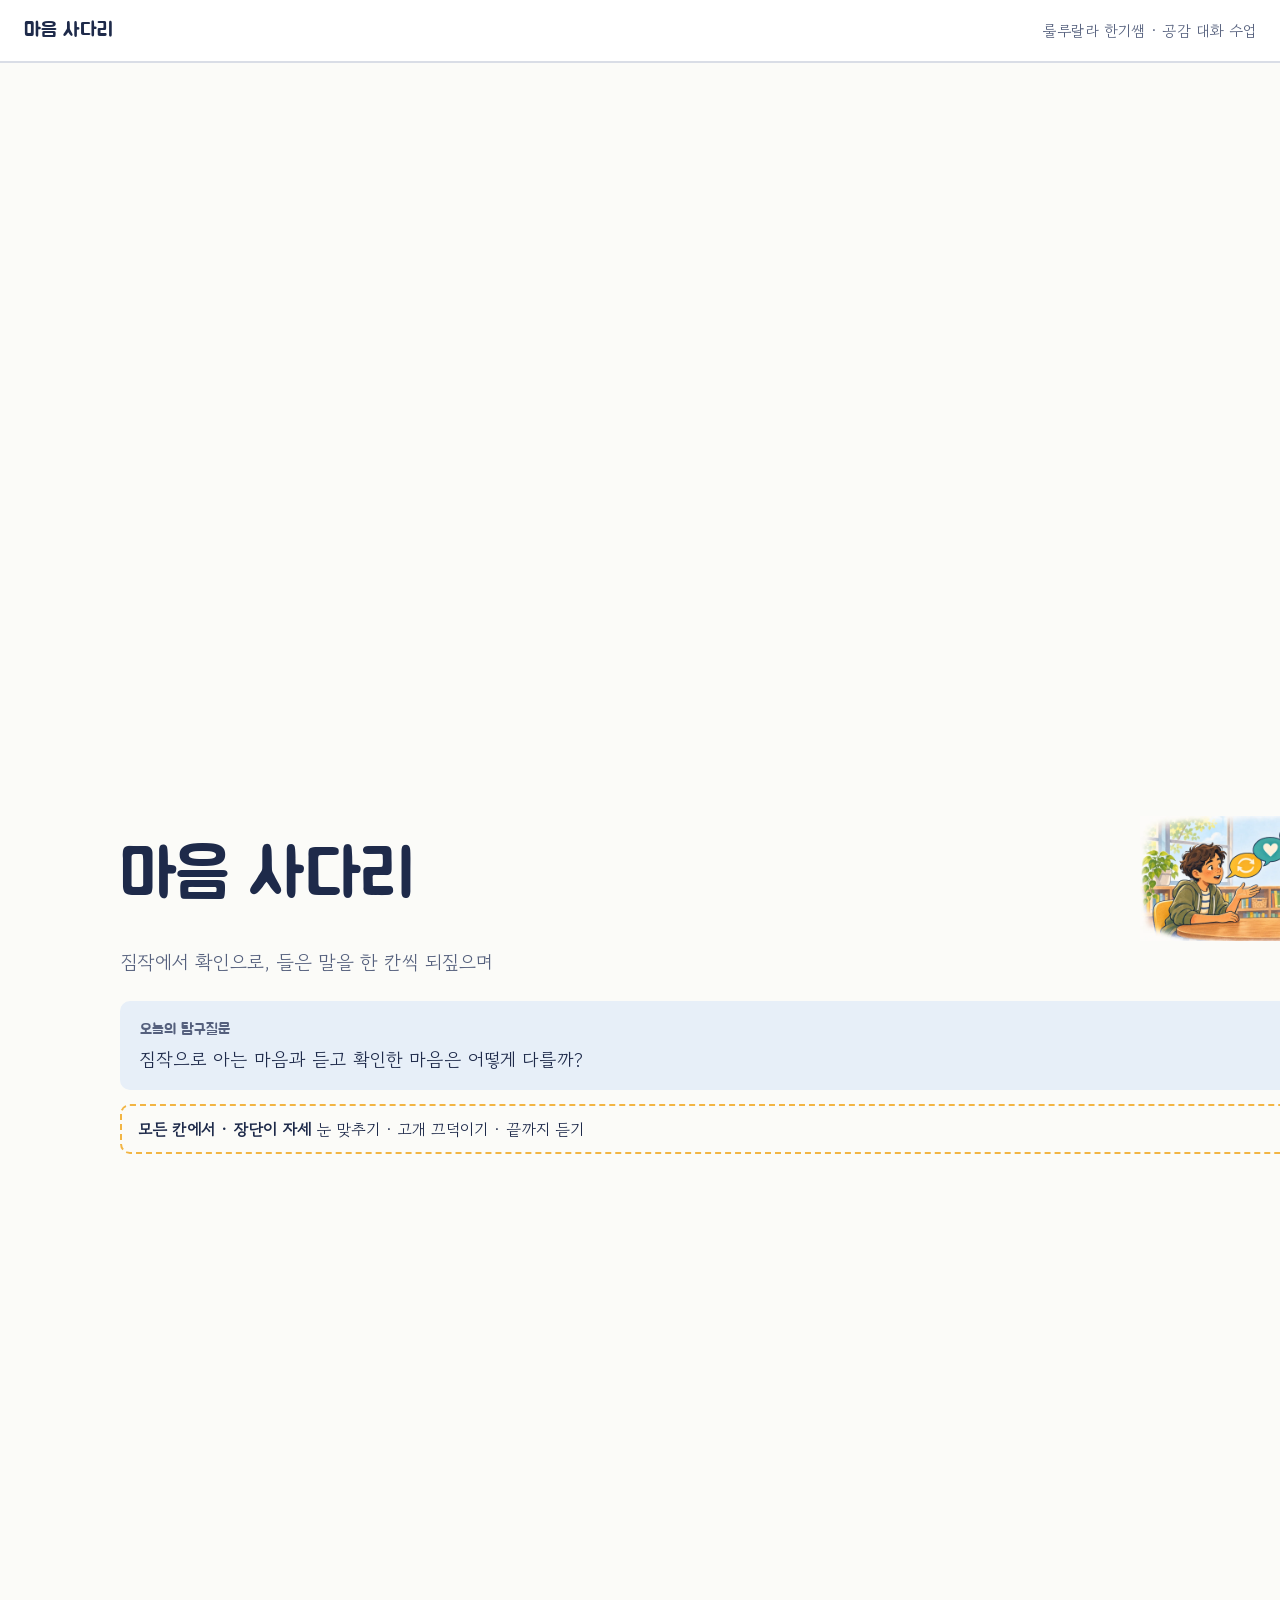
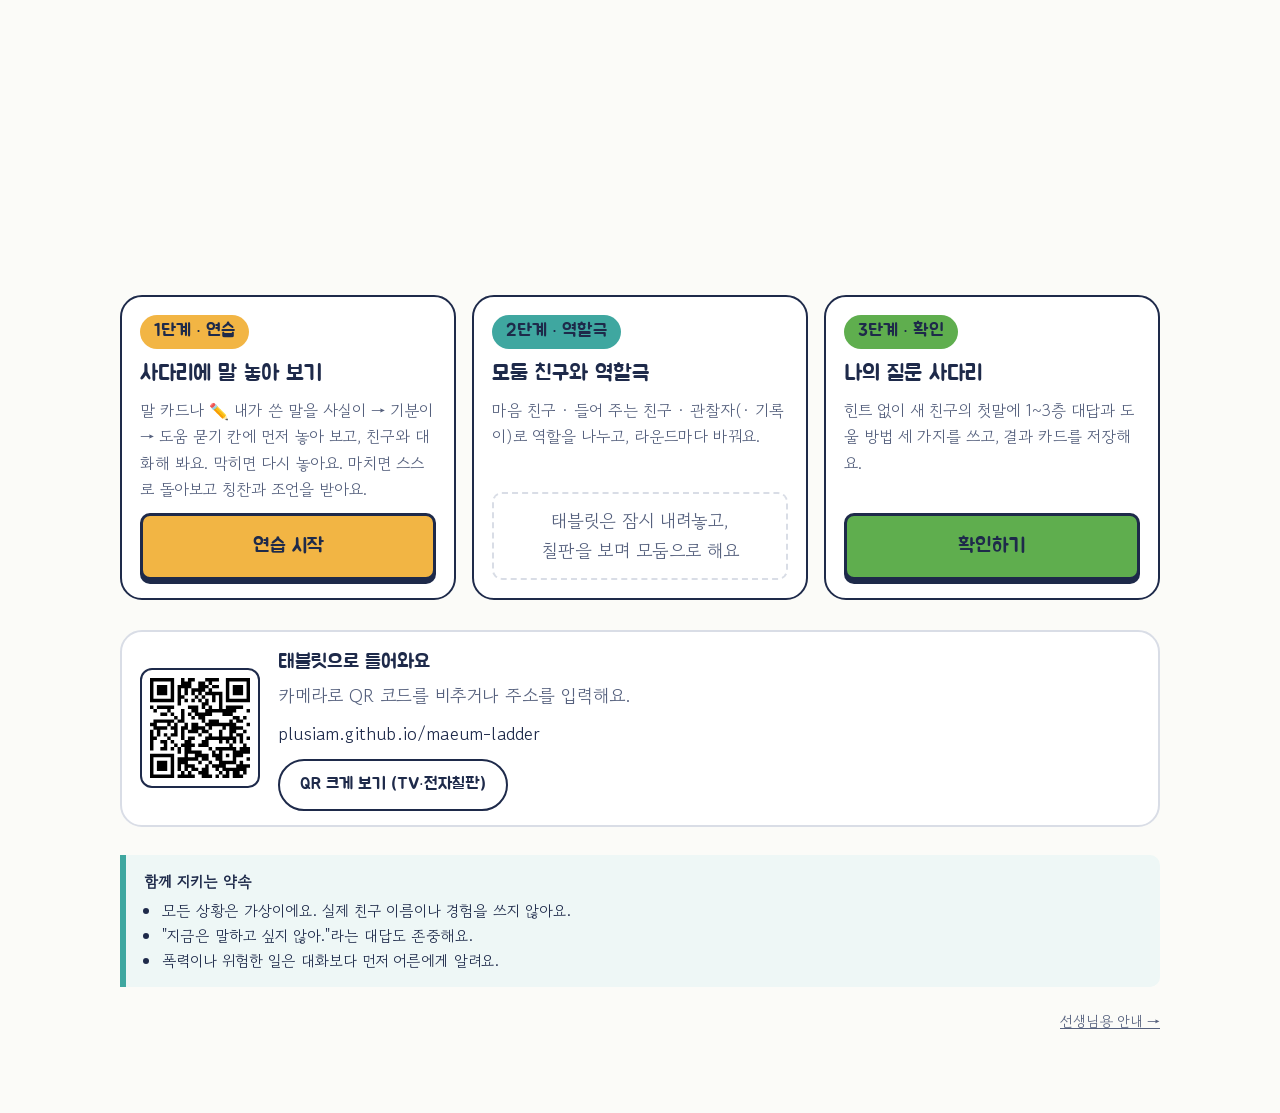
==== commit d570be4d: "Home: small illustration beside the title again, ladder back on the right" ====
--- a/index.html
+++ b/index.html
@@ -7,11 +7,9 @@
   <meta name="description" content="짐작에서 확인으로: 룰루랄라 한기쌤의 공감 대화 수업 도구 (연습 · 역할극 · 확인)">
   <link rel="stylesheet" href="assets/style.css">
   <style>
-    .hero { display: grid; grid-template-columns: 1fr 1.08fr; gap: 28px; align-items: center; padding: 6px 0 0; }
-    .hero-art { display: block; width: 100%; height: auto; }
-    .ladder-sec { margin-top: 34px; display: grid; grid-template-columns: 1fr 1.4fr; gap: 28px; align-items: center; }
-    .ladder-sec h2 { font-size: 1.6rem; margin: 0 0 6px; }
-    .ladder-sec p { margin: 0; color: var(--ink-soft); }
+    .hero { display: grid; grid-template-columns: 1.1fr 1fr; gap: 28px; align-items: center; padding: 6px 0 0; }
+    .titlerow { display: flex; align-items: center; justify-content: space-between; gap: 14px; }
+    .titlerow h1 { flex: 0 0 auto; }
     .hero-illus { display: block; flex: 0 1 250px; min-width: 0; height: auto; margin: 0 0 6px; }
     @media (max-width: 520px) { .titlerow { flex-wrap: wrap; } .hero-illus { flex-basis: 100%; max-width: 260px; margin-bottom: 12px; } .join { flex-wrap: wrap; } .join > div { min-width: 0; } .join .url { word-break: break-all; } }
     .hero h1 { font-size: clamp(2.6rem, 6vw, 4.2rem); margin-bottom: .15em; }
@@ -56,9 +54,17 @@
     .teacher-link { text-align: right; margin-top: 18px; }
     .teacher-link a { color: var(--ink-soft); font-size: .9rem; }
     @media (max-width: 900px) {
-      .hero, .steps, .ladder-sec { grid-template-columns: 1fr; }
-      .hero { gap: 10px; }
-      .hero-art { max-width: 520px; margin: 0 auto; }
+      .hero, .steps { grid-template-columns: 1fr; }
+      /* 세로 화면: 제목 → [연습 시작]이 있는 단계 카드 → 사다리 → QR 순서로, 시작 단추를 먼저 보여 줘요 */
+      main.wrap { display: flex; flex-direction: column; }
+      .hero { display: contents; }
+      .hero > div:first-child { order: 1; }
+      .steps { order: 2; margin-top: 22px; }
+      .hero .ladder { order: 3; margin-top: 26px; }
+      .join { order: 4; }
+      .safety { order: 5; }
+      .teacher-link { order: 6; }
+      .hero-illus { flex-basis: 260px; }
     }
   </style>
 </head>
@@ -71,12 +77,15 @@
   <main class="wrap">
     <section class="hero">
       <div>
-        <h1>마음 사다리</h1>
+        <div class="titlerow">
+          <h1>마음 사다리</h1>
+          <img class="hero-illus" src="assets/hero-talk.webp" width="1200" height="600" alt="" aria-hidden="true">
+        </div>
         <p class="sub" id="subtitle"></p>
         <div class="inquiry"><b>오늘의 탐구질문</b><p id="inquiry"></p></div>
         <p class="basehint" id="basehint"></p>
       </div>
-      <img class="hero-art" src="assets/hero-talk.webp" width="1200" height="600" alt="" aria-hidden="true">
+      <div class="ladder" id="ladder" aria-label="질문 사다리 네 칸"></div>
     </section>
 
     <div class="qrbig hidden" id="qrLayer" role="dialog" aria-label="QR 코드 크게 보기">
@@ -103,14 +112,6 @@
         <div class="links"><a class="go" href="ladder.html">확인하기</a></div>
       </div>
     </nav>
-
-    <section class="ladder-sec" aria-label="마음 사다리 네 칸">
-      <div>
-        <h2>마음 사다리 네 칸</h2>
-        <p>친구의 첫말을 듣고 아래에서부터 한 칸씩 올라가요. 출발 칸의 말은 피하고, 들은 말을 되짚고, 기분을 알아주고, 도울 일을 물어요.</p>
-      </div>
-      <div class="ladder" id="ladder" aria-label="질문 사다리 네 칸"></div>
-    </section>
 
     <section class="join" aria-label="태블릿으로 들어오기">
       <button class="qr" id="qrBtn" aria-label="QR 코드 크게 보기"><img src="assets/qr-home.svg" alt="마음 사다리 학생 화면 QR 코드"></button>
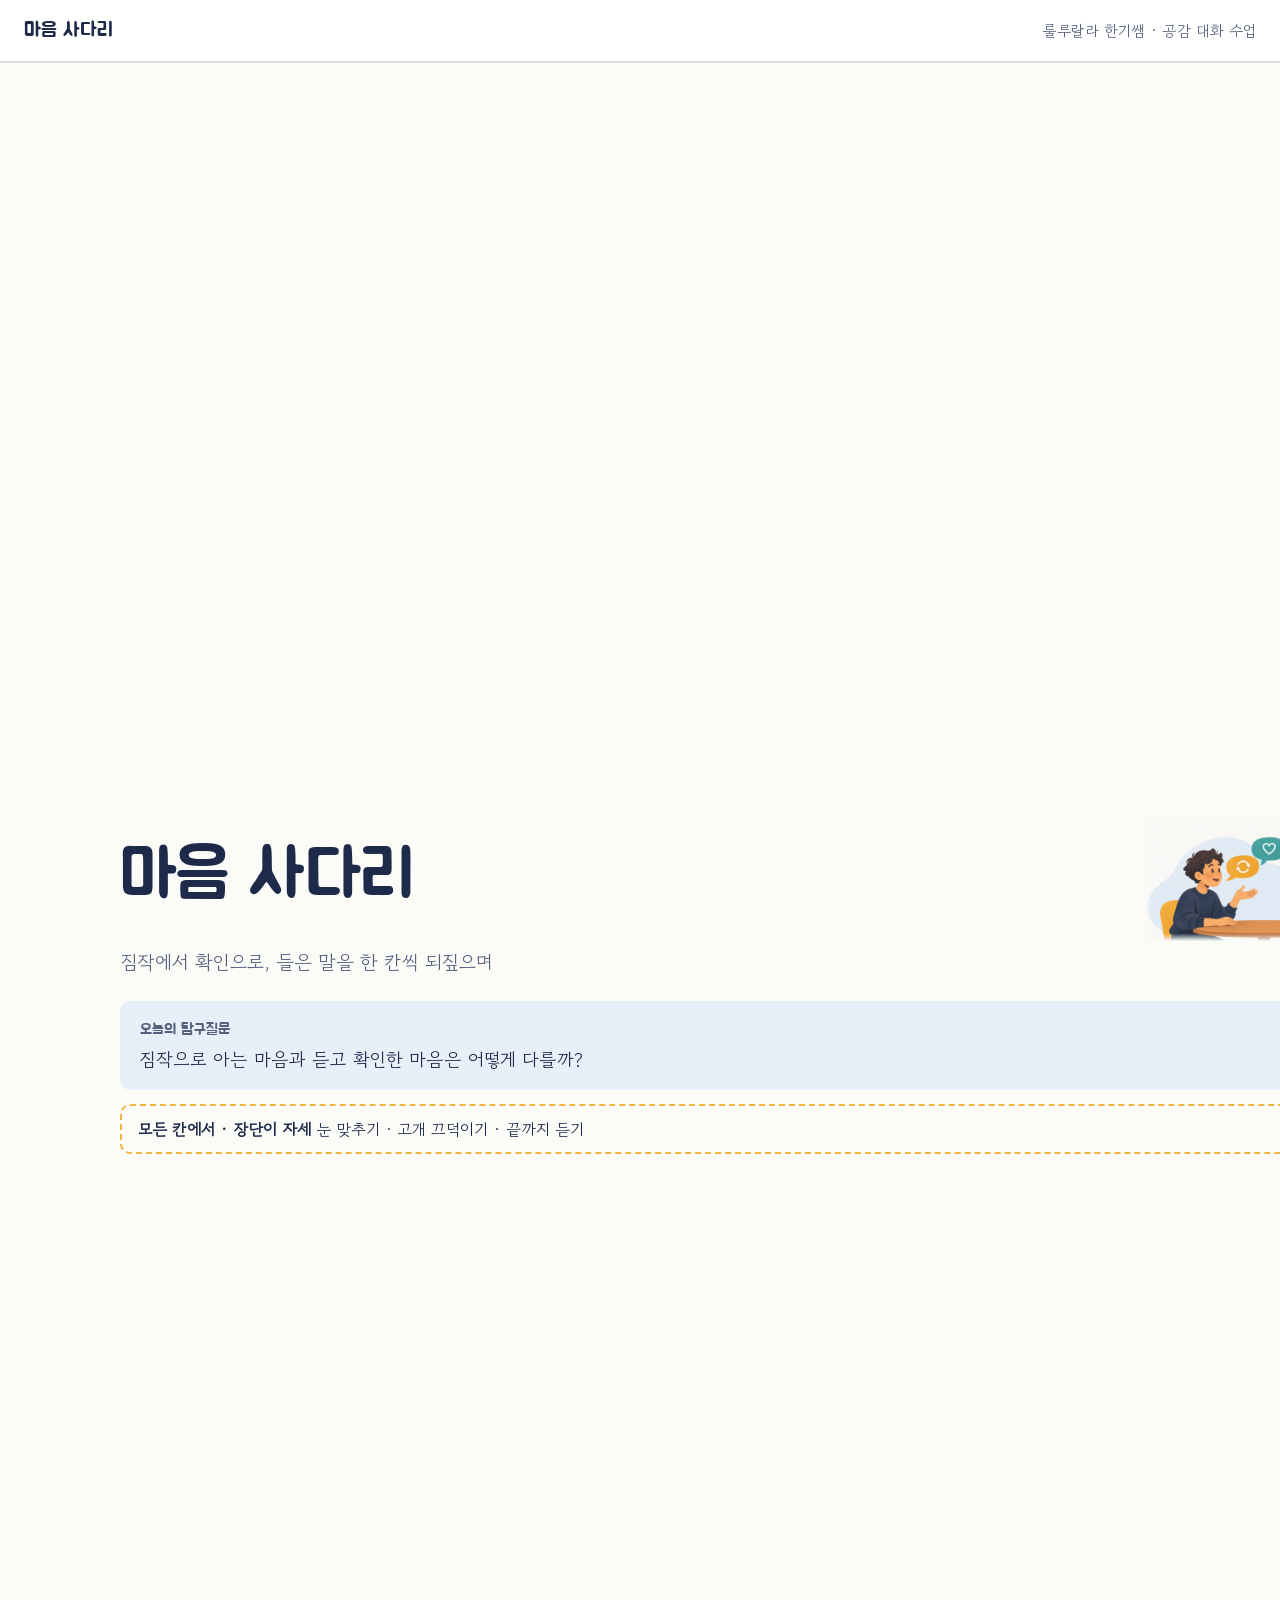
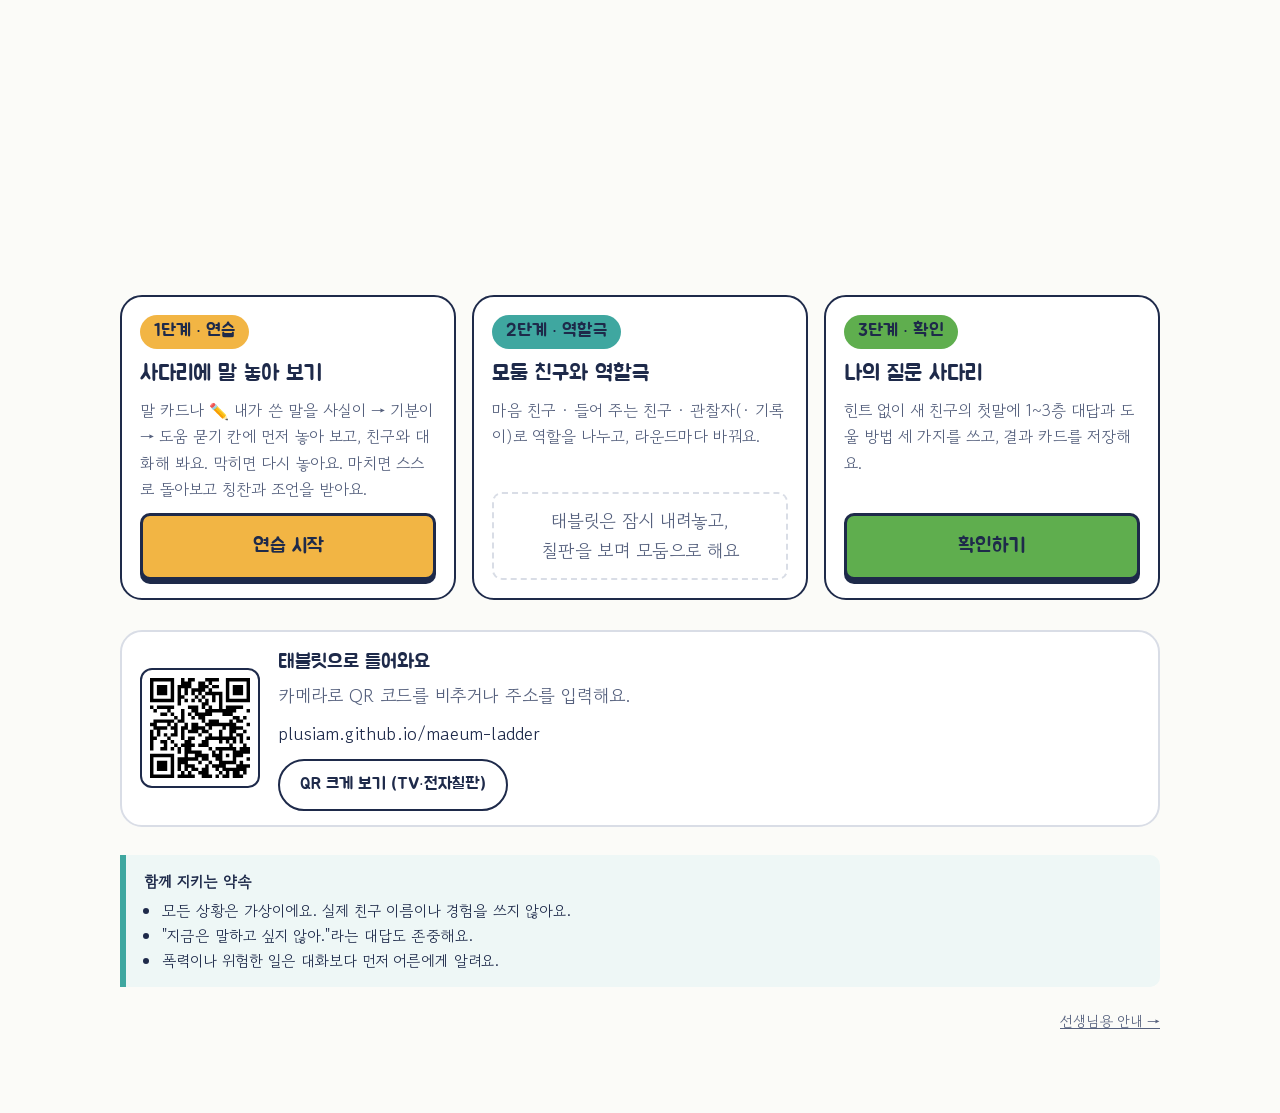
==== commit 5ae4e06e: "Home: refresh illustration cache (v=2)" ====
--- a/index.html
+++ b/index.html
@@ -79,7 +79,7 @@
       <div>
         <div class="titlerow">
           <h1>마음 사다리</h1>
-          <img class="hero-illus" src="assets/hero-talk.webp" width="1200" height="600" alt="" aria-hidden="true">
+          <img class="hero-illus" src="assets/hero-talk.webp?v=2" width="1200" height="600" alt="" aria-hidden="true">
         </div>
         <p class="sub" id="subtitle"></p>
         <div class="inquiry"><b>오늘의 탐구질문</b><p id="inquiry"></p></div>
